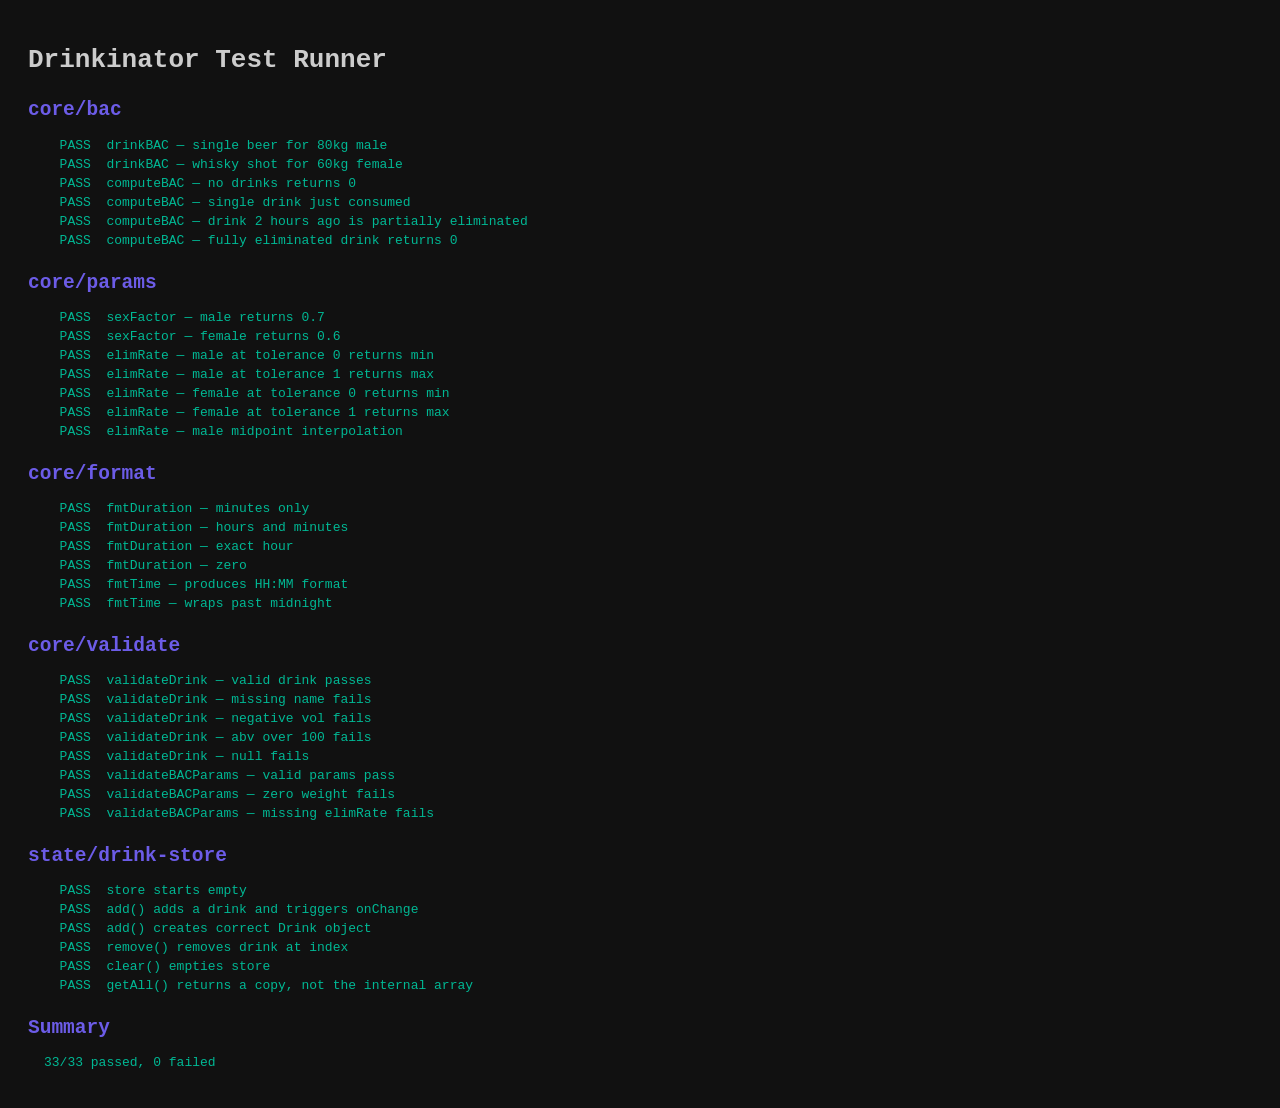
==== tests/test-runner.html @ 85ef5f80 "feat: add diagnostic system, constants extraction, validation, tests and governance docs - Create sr" ====
<!DOCTYPE html>
<html lang="en">
<head>
  <meta charset="UTF-8">
  <title>Drinkinator — Test Runner</title>
  <style>
    body { font-family: monospace; background: #111; color: #ccc; padding: 20px; }
    .pass { color: #00b894; } .fail { color: #e17055; font-weight: bold; }
    h2 { color: #6c5ce7; margin-top: 24px; }
    pre { margin: 4px 0 4px 16px; }
  </style>
</head>
<body>
  <h1>Drinkinator Test Runner</h1>
  <div id="output"></div>
  <script type="module">
    const out = document.getElementById('output');
    let passed = 0, failed = 0, total = 0;

    window.__test = {
      /** @param {string} name @param {() => void} fn */
      run(name, fn) {
        total++;
        try {
          fn();
          passed++;
          out.innerHTML += `<pre class="pass">  PASS  ${name}</pre>`;
        } catch (e) {
          failed++;
          out.innerHTML += `<pre class="fail">  FAIL  ${name}\n        ${e.message}</pre>`;
        }
      },
      /** @param {*} actual @param {*} expected @param {string} [msg] */
      eq(actual, expected, msg) {
        if (actual !== expected) {
          throw new Error(`${msg || 'Assertion failed'}: expected ${JSON.stringify(expected)}, got ${JSON.stringify(actual)}`);
        }
      },
      /** @param {boolean} cond @param {string} [msg] */
      ok(cond, msg) {
        if (!cond) throw new Error(msg || 'Expected truthy');
      },
      /** @param {number} a @param {number} b @param {number} [eps] @param {string} [msg] */
      near(a, b, eps = 0.001, msg) {
        if (Math.abs(a - b) > eps) {
          throw new Error(`${msg || 'Near failed'}: |${a} - ${b}| > ${eps}`);
        }
      },
      /** @param {string} suite */
      suite(suite) {
        out.innerHTML += `<h2>${suite}</h2>`;
      },
    };

    // Load test suites
    const suites = [
      './integration/bac.test.js',
      './integration/params.test.js',
      './integration/format.test.js',
      './integration/validate.test.js',
      './integration/store.test.js',
    ];

    for (const s of suites) {
      try {
        await import(s);
      } catch (e) {
        out.innerHTML += `<pre class="fail">  ERROR loading ${s}: ${e.message}</pre>`;
      }
    }

    // Summary
    out.innerHTML += `<h2>Summary</h2>`;
    out.innerHTML += `<pre class="${failed ? 'fail' : 'pass'}">${passed}/${total} passed, ${failed} failed</pre>`;
    document.title = failed ? `FAIL (${failed})` : `PASS (${passed})`;
  </script>
</body>
</html>
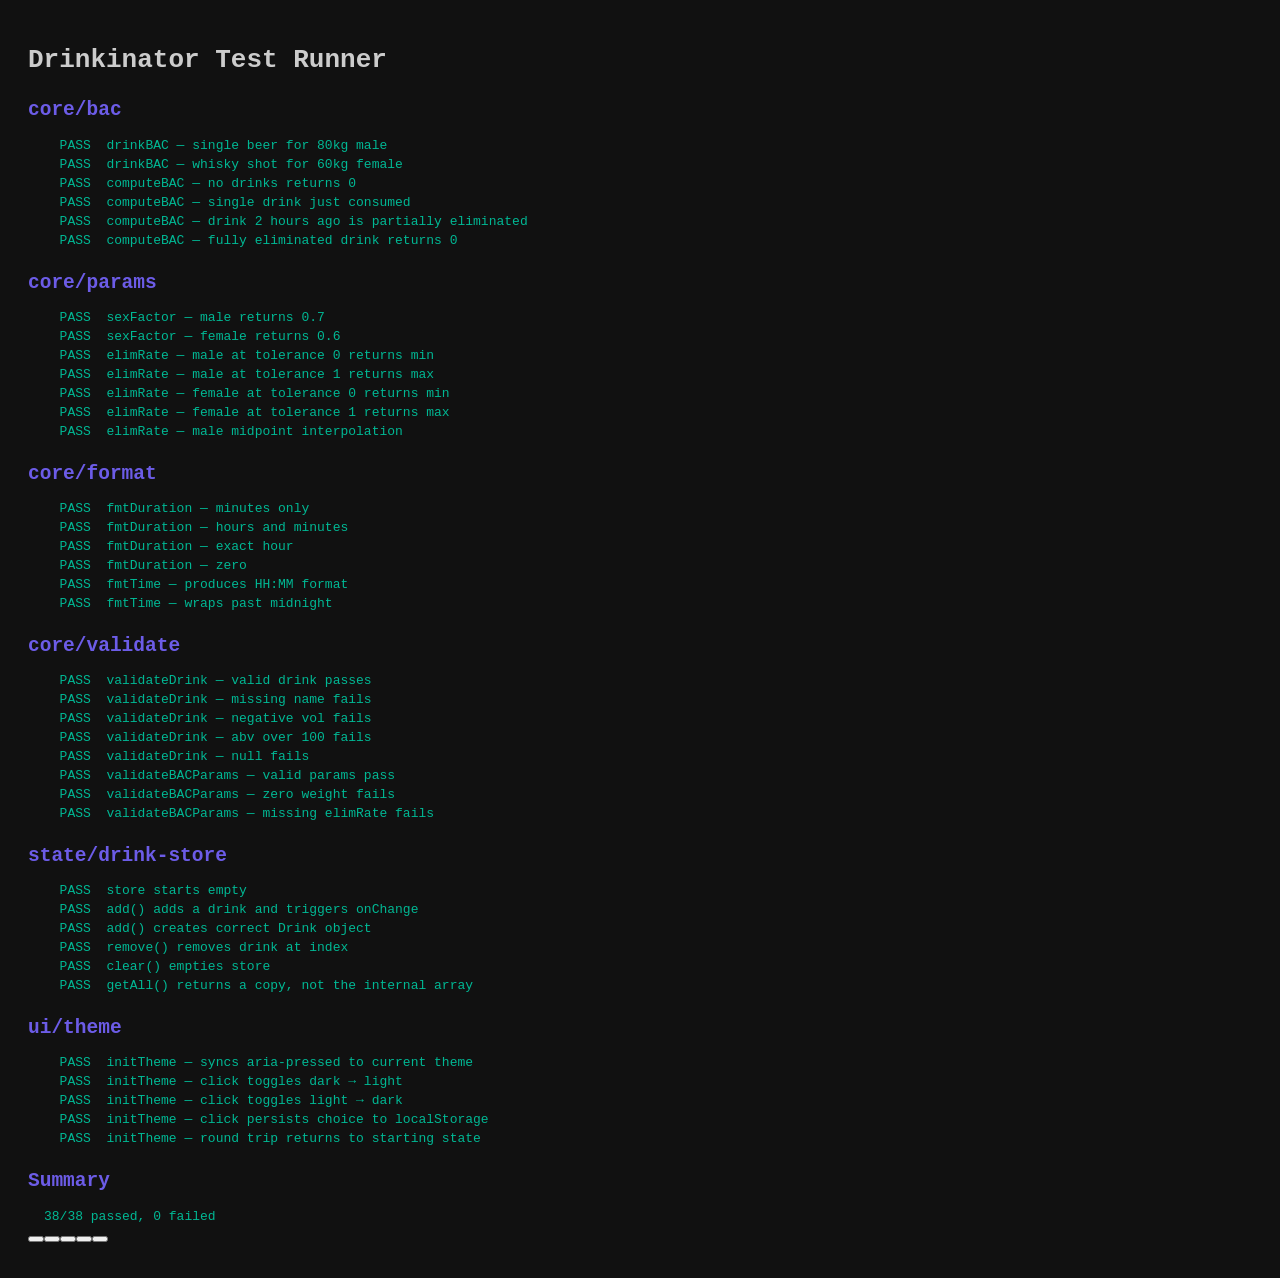
==== commit 2e821724: "feat: light mode + theme toggle (persisted, system-pref default) - Theme toggle button (top-right, s" ====
--- a/tests/test-runner.html
+++ b/tests/test-runner.html
@@ -59,6 +59,7 @@
       './integration/format.test.js',
       './integration/validate.test.js',
       './integration/store.test.js',
+      './integration/theme.test.js',
     ];
 
     for (const s of suites) {
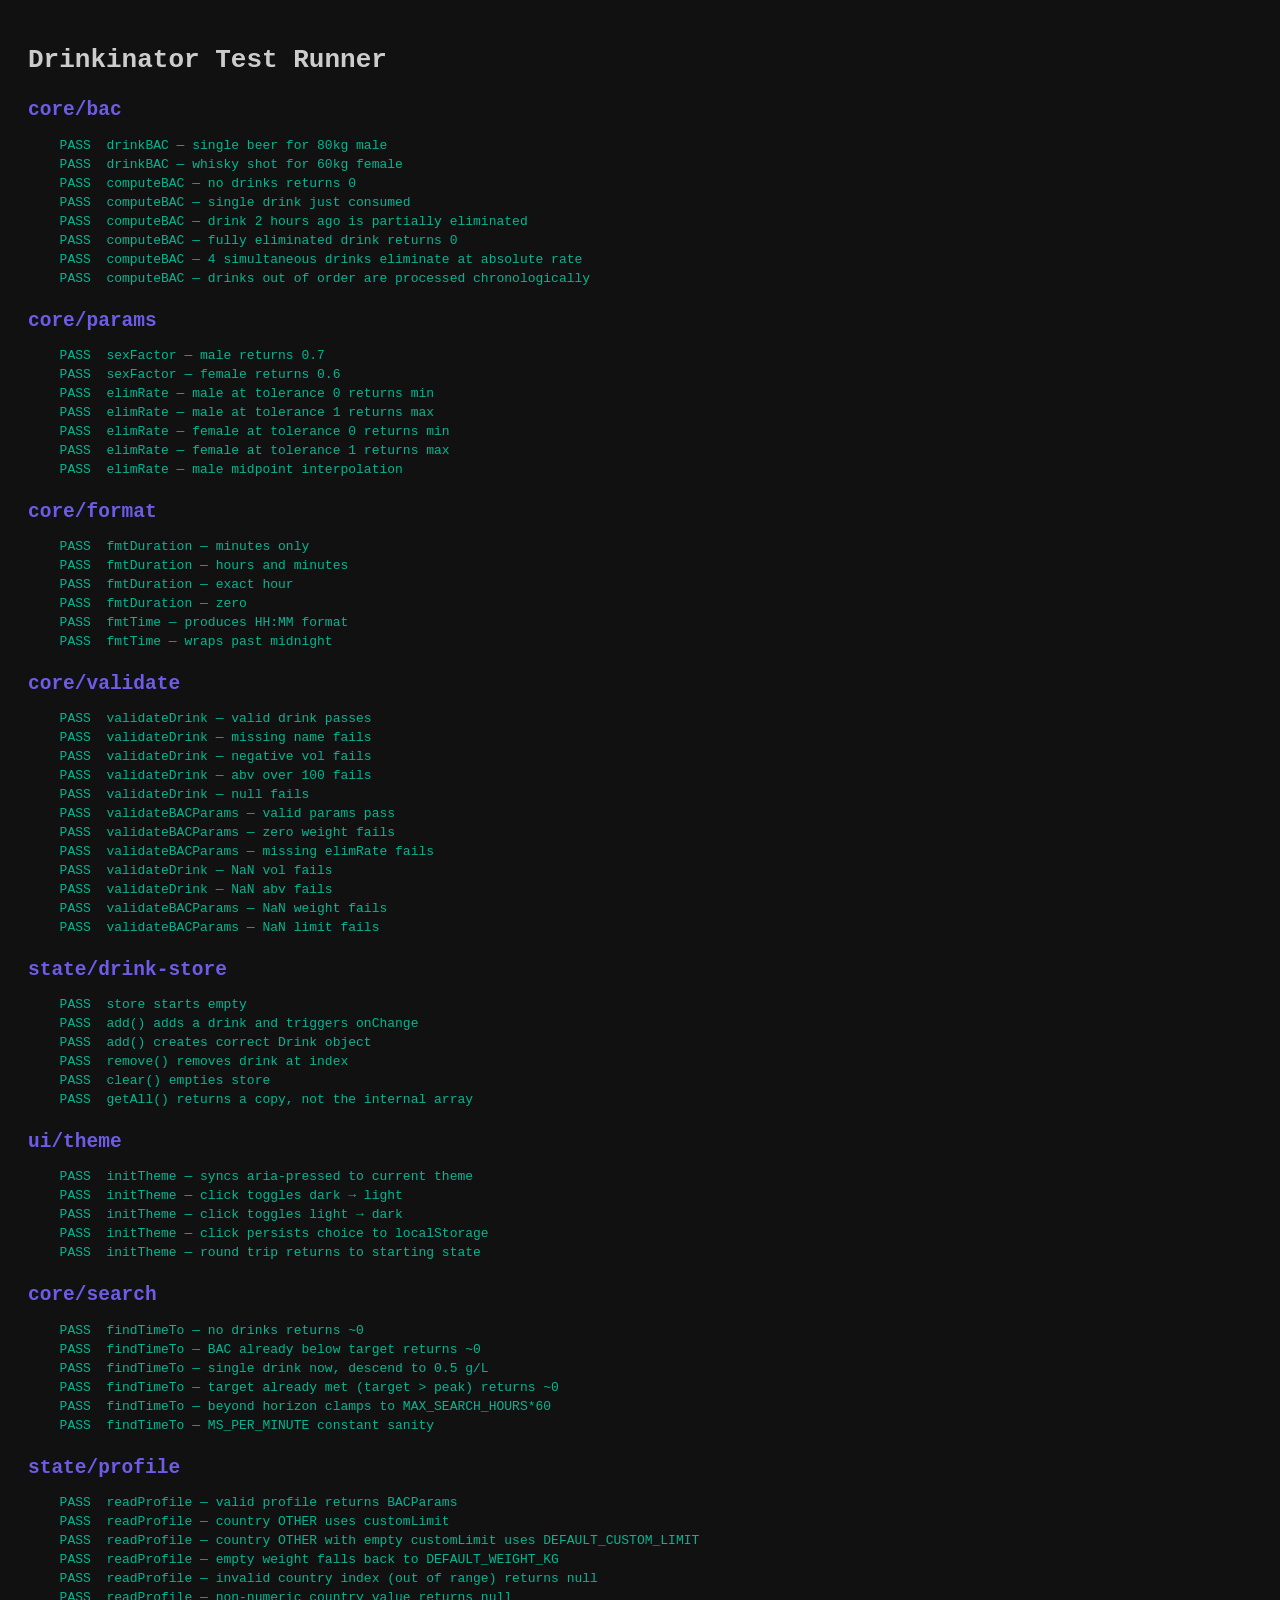
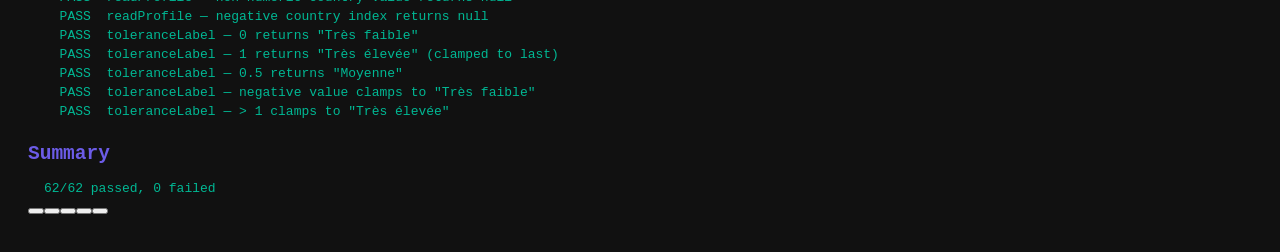
==== commit 822d3f4a: "fix: deep code review — BAC model, architecture, validation Correction majeure du modele Widmark et " ====
--- a/tests/test-runner.html
+++ b/tests/test-runner.html
@@ -60,6 +60,8 @@
       './integration/validate.test.js',
       './integration/store.test.js',
       './integration/theme.test.js',
+      './integration/search.test.js',
+      './integration/profile.test.js',
     ];
 
     for (const s of suites) {
